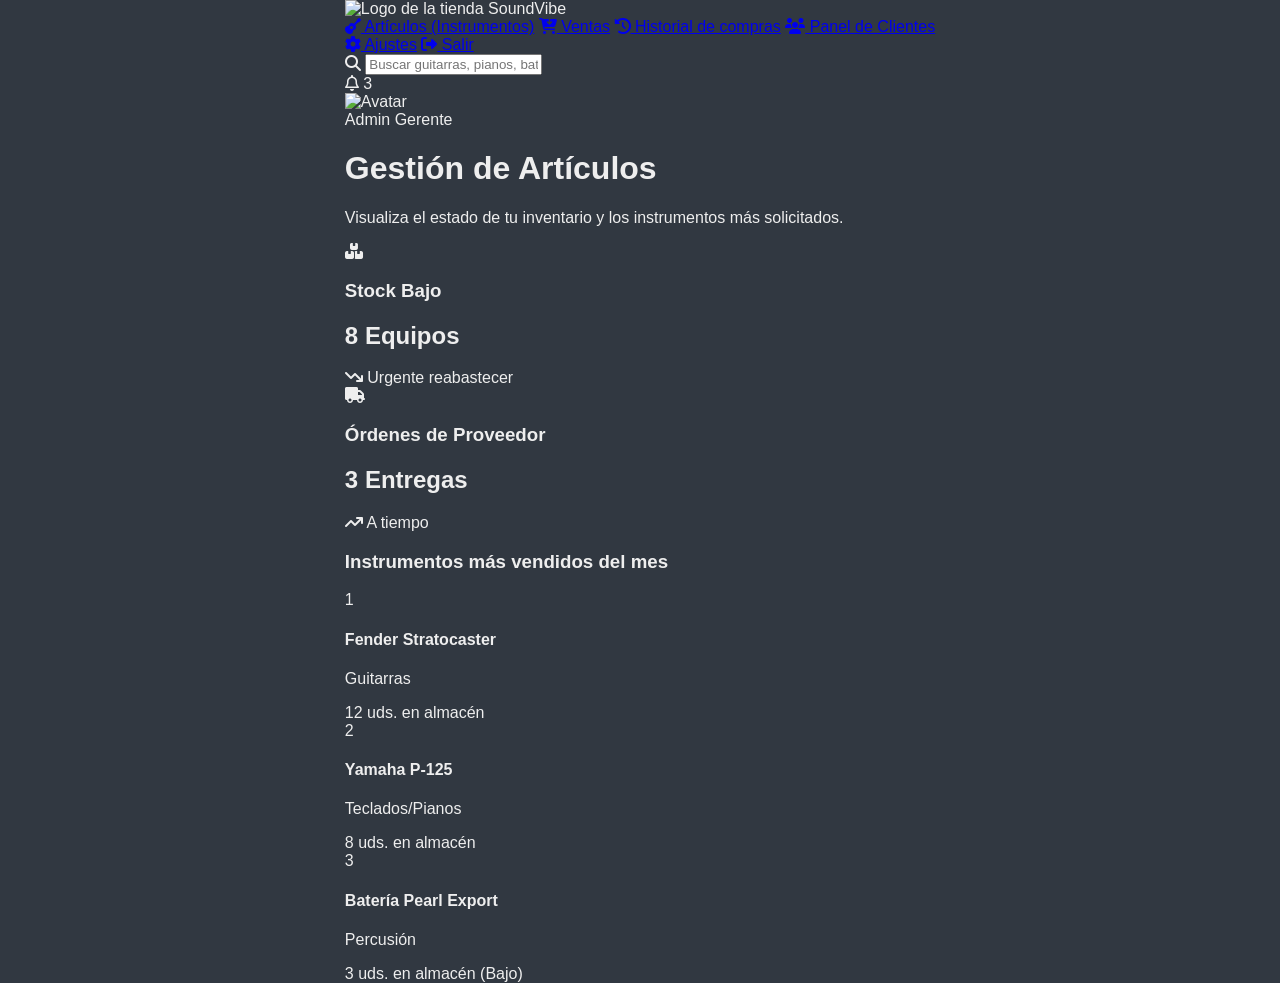
==== Dashboard.html @ 81f036af "He actualizado el Dashboard y el CSS" ====
<!DOCTYPE html>
<html lang="es">

<head>
    <meta charset="UTF-8">
    <meta name="viewport" content="width=device-width, initial-scale=1.0">
    <title>Dashboard - Tienda de Música</title>
    <link href="https://fonts.googleapis.com/css2?family=Outfit:wght@300;400;500;600;700&display=swap" rel="stylesheet">
    <link rel="stylesheet" href="https://cdnjs.cloudflare.com/ajax/libs/font-awesome/6.4.0/css/all.min.css">
    <link rel="stylesheet" href="/css/Dashboard.css">
    <style>
        .view-section {
            display: none;
            animation: fadeIn 0.4s ease-out;
        }

        .view-section.active-section {
            display: block;
        }
    </style>
</head>

<body>
    <div class="dashboard-container">
        <!-- Sidebar -->
        <aside class="sidebar">
            <div class="logo">
                <img src="Logo.jpeg" alt="Logo de la tienda" class="logo-img">
                <span>SoundVibe</span>
            </div>
            <nav class="nav-menu">
                <a href="#" class="nav-item active" data-target="articulos"><i class="fa-solid fa-guitar"></i> Artículos
                    (Instrumentos)</a>
                <a href="#" class="nav-item" data-target="ventas"><i class="fa-solid fa-cart-arrow-down"></i> Ventas</a>
                <a href="#" class="nav-item" data-target="historial"><i class="fa-solid fa-clock-rotate-left"></i>
                    Historial de compras</a>
                <a href="#" class="nav-item" data-target="clientes"><i class="fa-solid fa-users"></i> Panel de Clientes</a>
            </nav>
            <div class="bottom-nav">
                <a href="#" class="nav-item"><i class="fa-solid fa-gear"></i> Ajustes</a>
                <a href="#" class="nav-item"><i class="fa-solid fa-right-from-bracket"></i> Salir</a>
            </div>
        </aside>

        <!-- Main Content -->
        <main class="main-content">
            <!-- Header -->
            <header class="top-header">
                <div class="search-bar">
                    <i class="fa-solid fa-magnifying-glass"></i>
                    <input type="text" placeholder="Buscar guitarras, pianos, baterías...">
                </div>
                <div class="user-profile">
                    <div class="notification-bell">
                        <i class="fa-regular fa-bell"></i>
                        <span class="badge">3</span>
                    </div>
                    <div class="avatar">
                        <img src="Perfil.jpeg" alt="Avatar">
                    </div>
                    <div class="user-info">
                        <span class="user-name">Admin</span>
                        <span class="user-role">Gerente</span>
                    </div>
                </div>
            </header>

            <!-- Dashboard Content Wrapper -->
            <div class="content-wrapper">

                <!-- 1. SECCIÓN: ARTÍCULOS (INSTRUMENTOS) -->
                <div id="articulos" class="view-section active-section">
                    <div class="welcome-section">
                        <h1>Gesti&oacute;n de Art&iacute;culos</h1>
                        <p>Visualiza el estado de tu inventario y los instrumentos más solicitados.</p>
                    </div>

                    <div class="kpi-grid" style="grid-template-columns: repeat(2, 1fr);">
                        <div class="kpi-card">
                            <div class="kpi-icon"><i class="fa-solid fa-boxes-stacked"></i></div>
                            <div class="kpi-details">
                                <h3>Stock Bajo</h3>
                                <h2>8 Equipos</h2>
                                <span class="trend negative"><i class="fa-solid fa-arrow-trend-down"></i> Urgente
                                    reabastecer</span>
                            </div>
                        </div>
                        <div class="kpi-card">
                            <div class="kpi-icon"><i class="fa-solid fa-truck"></i></div>
                            <div class="kpi-details">
                                <h3>Órdenes de Proveedor</h3>
                                <h2>3 Entregas</h2>
                                <span class="trend positive"><i class="fa-solid fa-arrow-trend-up"></i> A tiempo</span>
                            </div>
                        </div>
                    </div>

                    <div class="bento-grid" style="grid-template-columns: 1fr;">
                        <div class="bento-card">
                            <div class="card-header">
                                <h3>Instrumentos más vendidos del mes</h3>
                            </div>
                            <div class="top-tracks-list">
                                <div class="track-item">
                                    <span class="rank">1</span>
                                    <div class="track-info">
                                        <h4>Fender Stratocaster</h4>
                                        <p>Guitarras</p>
                                    </div>
                                    <span class="sales-count">12 uds. en almacén</span>
                                </div>
                                <div class="track-item">
                                    <span class="rank">2</span>
                                    <div class="track-info">
                                        <h4>Yamaha P-125</h4>
                                        <p>Teclados/Pianos</p>
                                    </div>
                                    <span class="sales-count">8 uds. en almacén</span>
                                </div>
                                <div class="track-item">
                                    <span class="rank">3</span>
                                    <div class="track-info">
                                        <h4>Batería Pearl Export</h4>
                                        <p>Percusión</p>
                                    </div>
                                    <span class="sales-count">3 uds. en almacén (Bajo)</span>
                                </div>
                            </div>
                        </div>
                    </div>
                </div>

                <!-- 2. SECCIÓN: VENTAS -->
                <div id="ventas" class="view-section">
                    <div class="welcome-section">
                        <h1>Panel de Ventas</h1>
                        <p>Estadísticas de ingresos y transacciones recientes de la tienda.</p>
                    </div>

                    <div class="kpi-grid" style="grid-template-columns: repeat(2, 1fr);">
                        <div class="kpi-card">
                            <div class="kpi-icon"><i class="fa-solid fa-dollar-sign"></i></div>
                            <div class="kpi-details">
                                <h3>Ingresos Totales</h3>
                                <h2>$18,450</h2>
                                <span class="trend positive"><i class="fa-solid fa-arrow-trend-up"></i> +12% respecto al
                                    mes pasado</span>
                            </div>
                        </div>
                        <div class="kpi-card">
                            <div class="kpi-icon"><i class="fa-solid fa-credit-card"></i></div>
                            <div class="kpi-details">
                                <h3>Instrumentos Vendidos</h3>
                                <h2>24</h2>
                                <span class="trend positive"><i class="fa-solid fa-arrow-trend-up"></i> +4% esta
                                    semana</span>
                            </div>
                        </div>
                    </div>

                    <div class="bento-grid" style="grid-template-columns: 1fr;">
                        <div class="bento-card">
                            <div class="card-header">
                                <h3>Ventas Recientes</h3>
                                <button class="btn-more">Descargar reporte</button>
                            </div>
                            <div class="table-responsive">
                                <table class="recent-sales-table">
                                    <thead>
                                        <tr>
                                            <th>Artículo</th>
                                            <th>Cliente</th>
                                            <th>Fecha</th>
                                            <th>Estado</th>
                                            <th>Monto</th>
                                        </tr>
                                    </thead>
                                    <tbody>
                                        <tr>
                                            <td>
                                                <div class="product-info">
                                                    <div class="product-img inst-1"></div>
                                                    <span>Fender Stratocaster Player</span>
                                                </div>
                                            </td>
                                            <td>Carlos Sánchez</td>
                                            <td>Hoy, 14:30</td>
                                            <td><span class="status completed">Completado</span></td>
                                            <td>$850.00</td>
                                        </tr>
                                        <tr>
                                            <td>
                                                <div class="product-info">
                                                    <div class="product-img inst-2"></div>
                                                    <span>Piano Digital Yamaha P-125</span>
                                                </div>
                                            </td>
                                            <td>María López</td>
                                            <td>Hoy, 12:15</td>
                                            <td><span class="status pending">Enviando</span></td>
                                            <td>$1,200.00</td>
                                        </tr>
                                        <tr>
                                            <td>
                                                <div class="product-info">
                                                    <div class="product-img inst-3"></div>
                                                    <span>Batería Pearl Export</span>
                                                </div>
                                            </td>
                                            <td>Juan Pérez</td>
                                            <td>Ayer, 18:40</td>
                                            <td><span class="status completed">Completado</span></td>
                                            <td>$950.50</td>
                                        </tr>
                                        <tr>
                                            <td>
                                                <div class="product-info">
                                                    <div class="product-img inst-4"></div>
                                                    <span>Guitarra Acústica Taylor 114ce</span>
                                                </div>
                                            </td>
                                            <td>Ana Gómez</td>
                                            <td>Ayer, 10:20</td>
                                            <td><span class="status completed">Completado</span></td>
                                            <td>$1,100.00</td>
                                        </tr>
                                    </tbody>
                                </table>
                            </div>
                        </div>
                    </div>
                </div>

                <!-- 3. SECCIÓN: HISTORIAL DE COMPRAS -->
                <div id="historial" class="view-section">
                    <div class="welcome-section">
                        <h1>Historial de Compras (Proveedores)</h1>
                        <p>Revisa el historial de abastecimiento y compras realizadas para nutrir el inventario.</p>
                    </div>

                    <div class="bento-grid" style="grid-template-columns: 1fr;">
                        <div class="bento-card">
                            <div class="card-header">
                                <h3>Registro de Proveedores</h3>
                                <button class="btn-more">Nueva Compra</button>
                            </div>
                            <div class="table-responsive">
                                <table class="recent-sales-table">
                                    <thead>
                                        <tr>
                                            <th>Lote / Pedido</th>
                                            <th>Proveedor</th>
                                            <th>Fecha de Solicitud</th>
                                            <th>Estado / Pago</th>
                                            <th>Costo Total</th>
                                        </tr>
                                    </thead>
                                    <tbody>
                                        <tr>
                                            <td>
                                                <div class="product-info">
                                                    <div
                                                        style="background-color: var(--color-bg-main); padding: 12px; border-radius: 8px; color: var(--color-accent); font-weight: bold;">
                                                        #L-802</div>
                                                    <span>Lote Guitarras Eléctricas (10x)</span>
                                                </div>
                                            </td>
                                            <td>Fender GMI Dist.</td>
                                            <td>02 Abril, 2026</td>
                                            <td><span class="status completed">Liquidado</span></td>
                                            <td>$5,400.00</td>
                                        </tr>
                                        <tr>
                                            <td>
                                                <div class="product-info">
                                                    <div
                                                        style="background-color: var(--color-bg-main); padding: 12px; border-radius: 8px; color: var(--color-accent); font-weight: bold;">
                                                        #L-803</div>
                                                    <span>Sintetizadores y Pianos (5x)</span>
                                                </div>
                                            </td>
                                            <td>Yamaha Latam</td>
                                            <td>28 Marzo, 2026</td>
                                            <td><span class="status pending">En tránsito</span></td>
                                            <td>$4,150.00</td>
                                        </tr>
                                        <tr>
                                            <td>
                                                <div class="product-info">
                                                    <div
                                                        style="background-color: var(--color-bg-main); padding: 12px; border-radius: 8px; color: var(--color-accent); font-weight: bold;">
                                                        #L-804</div>
                                                    <span>Accesorios Básicos (Cables, Púas)</span>
                                                </div>
                                            </td>
                                            <td>MusicStore Wholesale</td>
                                            <td>25 Marzo, 2026</td>
                                            <td><span class="status completed">Liquidado</span></td>
                                            <td>$890.00</td>
                                        </tr>
                                    </tbody>
                                </table>
                            </div>
                        </div>
                    </div>
                </div>

                <!-- 4. SECCIÓN: PANEL DE CLIENTES -->
                <div id="clientes" class="view-section">
                    <div class="welcome-section">
                        <h1>Directorio de Clientes</h1>
                        <p>Gestión de tu base de datos de compradores e interacciones recientes.</p>
                    </div>

                    <div class="kpi-grid" style="grid-template-columns: repeat(2, 1fr);">
                        <div class="kpi-card">
                            <div class="kpi-icon"><i class="fa-solid fa-users"></i></div>
                            <div class="kpi-details">
                                <h3>Total de Clientes Registrados</h3>
                                <h2>142</h2>
                                <span class="trend positive"><i class="fa-solid fa-arrow-trend-up"></i> +12 este mes</span>
                            </div>
                        </div>
                        <div class="kpi-card">
                            <div class="kpi-icon"><i class="fa-solid fa-star"></i></div>
                            <div class="kpi-details">
                                <h3>Clientes Frecuentes</h3>
                                <h2>38</h2>
                                <span class="trend positive"><i class="fa-solid fa-arrow-trend-up"></i> Retención alta</span>
                            </div>
                        </div>
                    </div>

                    <div class="bento-grid" style="grid-template-columns: 1fr;">
                        <div class="bento-card">
                            <div class="card-header">
                                <h3>Últimos Registros</h3>
                                <button class="btn-more">Exportar a CSV</button>
                            </div>
                            <div class="table-responsive">
                                <table class="recent-sales-table">
                                    <thead>
                                        <tr>
                                            <th>Cliente</th>
                                            <th>Correo Electrónico</th>
                                            <th>Fecha de Registro</th>
                                            <th>Gastos en Tienda</th>
                                            <th>Estado</th>
                                        </tr>
                                    </thead>
                                    <tbody>
                                        <tr>
                                            <td>
                                                <div class="product-info">
                                                    <div class="avatar" style="padding: 0;"><img src="https://i.pravatar.cc/150?img=33" alt="" style="width: 44px; height: 44px; border-radius: 50%; border: none;"></div>
                                                    <span>Fernando Ruiz</span>
                                                </div>
                                            </td>
                                            <td>fruiz_per@gmail.com</td>
                                            <td>Hoy, 09:12 AM</td>
                                            <td>$850.00</td>
                                            <td><span class="status completed">Activo</span></td>
                                        </tr>
                                        <tr>
                                            <td>
                                                <div class="product-info">
                                                    <div class="avatar" style="padding: 0;"><img src="https://i.pravatar.cc/150?img=47" alt="" style="width: 44px; height: 44px; border-radius: 50%; border: none;"></div>
                                                    <span>Sara Castillo</span>
                                                </div>
                                            </td>
                                            <td>sara.cast89@outlook.com</td>
                                            <td>Ayer, 04:30 PM</td>
                                            <td>$3,450.00</td>
                                            <td><span class="status completed">Activo</span></td>
                                        </tr>
                                        <tr>
                                            <td>
                                                <div class="product-info">
                                                    <div class="avatar" style="padding: 0;"><img src="https://i.pravatar.cc/150?img=12" alt="" style="width: 44px; height: 44px; border-radius: 50%; border: none;"></div>
                                                    <span>Miguel Torres</span>
                                                </div>
                                            </td>
                                            <td>mitore99@yahoo.com</td>
                                            <td>03 Abril, 2026</td>
                                            <td>$0.00</td>
                                            <td><span class="status pending">Pendiente</span></td>
                                        </tr>
                                    </tbody>
                                </table>
                            </div>
                        </div>
                    </div>
                </div>

            </div>
        </main>
    </div>

    <!-- Script de Navegación -->
    <script>
        document.addEventListener('DOMContentLoaded', () => {
            const navItems = document.querySelectorAll('.nav-menu .nav-item[data-target]');
            const sections = document.querySelectorAll('.view-section');

            navItems.forEach(item => {
                item.addEventListener('click', (e) => {
                    e.preventDefault();

                    // Quitar clase active de todos los nav items
                    navItems.forEach(nav => nav.classList.remove('active'));

                    // Añadir clase active al clickeado
                    item.classList.add('active');

                    // Ocultar todas las secciones
                    sections.forEach(sec => {
                        sec.classList.remove('active-section');
                    });

                    // Mostrar la sección correspondiente
                    const targetId = item.getAttribute('data-target');
                    const targetSection = document.getElementById(targetId);
                    if (targetSection) {
                        targetSection.classList.add('active-section');
                    }
                });
            });
        });
    </script>
</body>

</html>
---- css/Dashboard.css ----
/* Definición de la paleta de colores requerida */
:root {
    --color-bg-base: #313841;      /* Azul/Gris Oscuro */
    --color-bg-card: #3a4750;      /* Azul/Gris Medio */
    --color-accent: #ea9216;       /* Naranja/Ámbar */
    --color-text-main: #eeeeee;    /* Gris Claro */
}

body {
    background-image: linear-gradient(rgba(49, 56, 65, 0.7), rgba(49, 56, 65, 0.8)), url('Logo.jpeg');
    background-size: cover;
    background-position: center;
    background-repeat: no-repeat;
    background-color: var(--color-bg-base);
    color: var(--color-text-main);
    font-family: 'Poppins', sans-serif;
    display: flex;
    justify-content: center;
    align-items: center;
    min-height: 100vh;
    margin: 0;
}

/* Tarjeta del Login */
.login-card {
    background-color: var(--color-bg-card);
    padding: 2.5rem 2rem;
    border-radius: 15px;
    width: 100%;
    max-width: 400px;
    box-shadow: 0 10px 30px rgba(0, 0, 0, 0.4) !important;
}

/* Titulo y subrayado */
.login-title {
    color: var(--color-text-main);
    font-weight: 600;
    margin-bottom: 0.5rem;
}

.title-underline {
    height: 4px;
    width: 50px;
    background-color: var(--color-accent);
    margin: 0 auto;
    border-radius: 2px;
}

/* Etiquetas */
.form-label {
    color: var(--color-text-main) !important;
    opacity: 0.8;
}

/* Inputs y Cajas de Iconos */
.input-group {
    border-radius: 8px;
    overflow: hidden;
    box-shadow: 0 2px 5px rgba(0,0,0,0.1);
}

.icon-box {
    background-color: var(--color-bg-base);
    color: var(--color-accent);
    border: none;
    padding-left: 15px;
    padding-right: 15px;
}

.login-input {
    background-color: var(--color-bg-base);
    color: var(--color-text-main);
    border: none;
    padding: 12px 15px;
}

/* Placeholder color */
.login-input::placeholder {
    color: #8c98a4;
}

/* Focus de los inputs */
.login-input:focus {
    background-color: var(--color-bg-base);
    color: var(--color-text-main);
    box-shadow: none;
    outline: none;
}

/* Para colorear el borde completo del input-group en focus */
.input-group:focus-within {
    box-shadow: 0 0 0 2px var(--color-accent);
}

/* Botón de Iniciar Sesión */
.btn-login {
    width: 100%;
    background-color: var(--color-accent);
    color: var(--color-bg-base);
    font-weight: 600;
    padding: 12px;
    border: none;
    border-radius: 8px;
    margin-top: 1rem;
    transition: all 0.3s ease;
}

.btn-login:hover {
    background-color: #ffad3b;
    transform: translateY(-2px);
    box-shadow: 0 4px 15px rgba(234, 146, 22, 0.4) !important;
}

/* Enlaces */
.forgot-link {
    color: var(--color-text-main);
    text-decoration: none;
    font-size: 0.9rem;
    transition: color 0.3s ease;
}

.forgot-link:hover {
    color: var(--color-accent);
    text-decoration: underline;
}
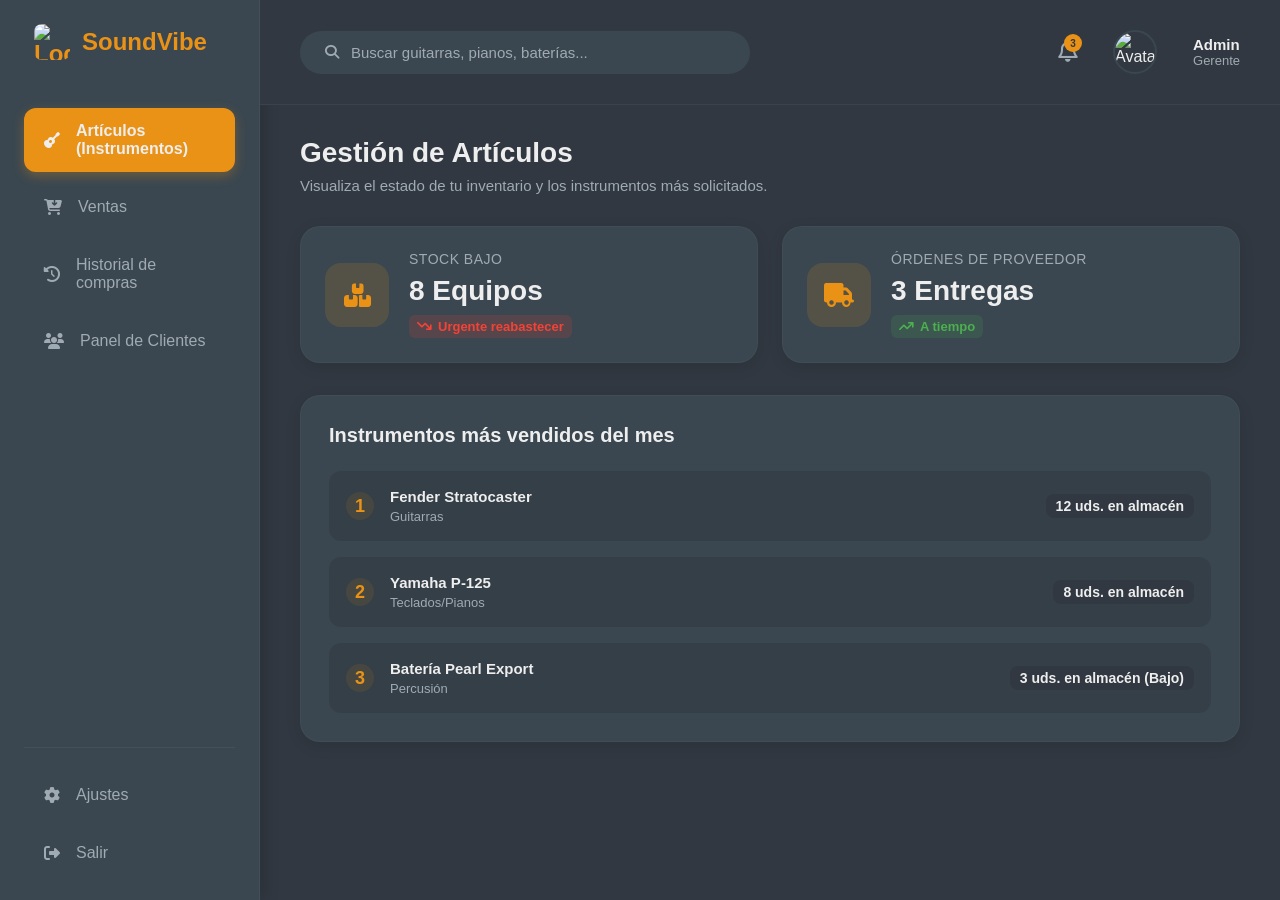
==== commit 2a261104: "Fix CSS paths and remove duplicate SQL dump Use project-relative stylesheet links and delete duplica" ====
--- a/Dashboard.html
+++ b/Dashboard.html
@@ -7,7 +7,7 @@
     <title>Dashboard - Tienda de Música</title>
     <link href="https://fonts.googleapis.com/css2?family=Outfit:wght@300;400;500;600;700&display=swap" rel="stylesheet">
     <link rel="stylesheet" href="https://cdnjs.cloudflare.com/ajax/libs/font-awesome/6.4.0/css/all.min.css">
-    <link rel="stylesheet" href="/css/Dashboard.css">
+    <link rel="stylesheet" href="css/Login.css">
     <style>
         .view-section {
             display: none;
--- a/css/Login.css
+++ b/css/Login.css
@@ -0,0 +1,571 @@
+:root {
+    /* Colores base solicitados */
+    --color-base-1: #eeeeee; /* Gris Claro */
+    --color-base-2: #ea9216; /* Naranja/Ámbar */
+    --color-base-3: #3a4750; /* Azul/Gris Medio */
+    --color-base-4: #313841; /* Azul/Gris Oscuro */
+
+    /* Aplicación de los colores base a la estructura */
+    --color-text-main: var(--color-base-1);
+    --color-accent: var(--color-base-2);
+    --color-bg-card: var(--color-base-3);
+    --color-bg-main: var(--color-base-4);
+    
+    /* Colores suplementarios */
+    --color-text-muted: #a0aab2;
+    --color-accent-hover: #ffad3b;
+    --color-success: #4caf50;
+    --color-success-bg: rgba(76, 175, 80, 0.15);
+    --color-warning: #ff9800;
+    --color-warning-bg: rgba(255, 152, 0, 0.15);
+}
+
+* {
+    margin: 0;
+    padding: 0;
+    box-sizing: border-box;
+}
+
+body {
+    font-family: 'Outfit', sans-serif;
+    background-color: var(--color-bg-main);
+    color: var(--color-text-main);
+}
+
+/* Contenedor Principal */
+.dashboard-container {
+    display: flex;
+    min-height: 100vh;
+}
+
+/* Sidebar */
+.sidebar {
+    width: 260px;
+    background-color: var(--color-bg-card);
+    display: flex;
+    flex-direction: column;
+    padding: 24px;
+    border-right: 1px solid rgba(238, 238, 238, 0.05); /* Usando text color con opacidad */
+    box-shadow: 4px 0 15px rgba(0, 0, 0, 0.15);
+}
+
+.logo {
+    display: flex;
+    align-items: center;
+    gap: 12px;
+    font-size: 24px;
+    font-weight: 700;
+    color: var(--color-accent);
+    margin-bottom: 48px;
+    padding: 0 10px;
+}
+
+.logo img {
+    width: 36px;
+    height: 36px;
+    border-radius: 8px;
+    object-fit: cover;
+}
+
+.nav-menu {
+    display: flex;
+    flex-direction: column;
+    gap: 12px;
+    flex: 1;
+}
+
+.nav-item {
+    display: flex;
+    align-items: center;
+    gap: 16px;
+    padding: 14px 20px;
+    color: var(--color-text-muted);
+    text-decoration: none;
+    font-size: 16px;
+    border-radius: 12px;
+    transition: all 0.3s ease;
+    font-weight: 500;
+}
+
+.nav-item:hover {
+    background-color: rgba(234, 146, 22, 0.1);
+    color: var(--color-accent);
+    transform: translateX(4px);
+}
+
+.nav-item.active {
+    background-color: var(--color-accent);
+    color: var(--color-text-main);
+    font-weight: 600;
+    box-shadow: 0 4px 12px rgba(234, 146, 22, 0.3);
+}
+
+.bottom-nav {
+    display: flex;
+    flex-direction: column;
+    gap: 12px;
+    margin-top: auto;
+    padding-top: 24px;
+    border-top: 1px solid rgba(238, 238, 238, 0.05);
+}
+
+/* Content Area */
+.main-content {
+    flex: 1;
+    display: flex;
+    flex-direction: column;
+    height: 100vh;
+    overflow-y: auto;
+}
+
+/* Custom Scrollbar */
+.main-content::-webkit-scrollbar {
+    width: 6px;
+}
+.main-content::-webkit-scrollbar-track {
+    background: var(--color-bg-main);
+}
+.main-content::-webkit-scrollbar-thumb {
+    background: var(--color-bg-card);
+    border-radius: 10px;
+}
+
+/* Top Header */
+.top-header {
+    display: flex;
+    justify-content: space-between;
+    align-items: center;
+    padding: 24px 40px;
+    background-color: var(--color-bg-main);
+    position: sticky;
+    top: 0;
+    z-index: 10;
+    border-bottom: 1px solid rgba(238, 238, 238, 0.05);
+}
+
+.search-bar {
+    display: flex;
+    align-items: center;
+    background-color: var(--color-bg-card);
+    padding: 12px 24px;
+    border-radius: 30px;
+    width: 450px;
+    border: 1px solid transparent;
+    transition: all 0.3s ease;
+}
+
+.search-bar:focus-within {
+    border-color: var(--color-accent);
+    box-shadow: 0 0 0 3px rgba(234, 146, 22, 0.1);
+}
+
+.search-bar i {
+    color: var(--color-text-muted);
+    margin-right: 12px;
+    font-size: 14px;
+}
+
+.search-bar input {
+    background: none;
+    border: none;
+    outline: none;
+    color: var(--color-text-main);
+    width: 100%;
+    font-family: inherit;
+    font-size: 15px;
+}
+
+.search-bar input::placeholder {
+    color: var(--color-text-muted);
+}
+
+.user-profile {
+    display: flex;
+    align-items: center;
+    gap: 30px;
+}
+
+.notification-bell {
+    position: relative;
+    cursor: pointer;
+    color: var(--color-text-muted);
+    font-size: 22px;
+    transition: color 0.3s ease;
+}
+
+.notification-bell:hover {
+    color: var(--color-accent);
+    animation: shake 0.5s ease;
+}
+
+@keyframes shake {
+    0%, 100% { transform: rotate(0); }
+    25% { transform: rotate(15deg); }
+    75% { transform: rotate(-15deg); }
+}
+
+.badge {
+    position: absolute;
+    top: -5px;
+    right: -5px;
+    background-color: var(--color-accent);
+    color: var(--color-bg-main);
+    font-size: 10px;
+    font-weight: 800;
+    width: 18px;
+    height: 18px;
+    display: flex;
+    align-items: center;
+    justify-content: center;
+    border-radius: 50%;
+}
+
+.avatar {
+    display: flex;
+    align-items: center;
+    gap: 12px;
+    cursor: pointer;
+    padding: 6px;
+    border-radius: 30px;
+    transition: background-color 0.3s ease;
+}
+
+.avatar:hover {
+    background-color: var(--color-bg-card);
+}
+
+.avatar img {
+    width: 44px;
+    height: 44px;
+    border-radius: 50%;
+    object-fit: cover;
+    border: 2px solid var(--color-bg-card);
+}
+
+.user-info {
+    display: flex;
+    flex-direction: column;
+}
+
+.user-name {
+    font-weight: 600;
+    font-size: 15px;
+    color: var(--color-text-main);
+}
+
+.user-role {
+    font-size: 13px;
+    color: var(--color-text-muted);
+}
+
+/* Dashboard Content Area */
+.content-wrapper {
+    padding: 32px 40px;
+    max-width: 1600px;
+    margin: 0 auto;
+    width: 100%;
+}
+
+.welcome-section {
+    margin-bottom: 32px;
+    animation: fadeIn 0.5s ease-out;
+}
+
+@keyframes fadeIn {
+    from { opacity: 0; transform: translateY(10px); }
+    to { opacity: 1; transform: translateY(0); }
+}
+
+.welcome-section h1 {
+    font-size: 28px;
+    font-weight: 700;
+    margin-bottom: 8px;
+    color: var(--color-text-main);
+}
+
+.welcome-section p {
+    color: var(--color-text-muted);
+    font-size: 15px;
+}
+
+/* KPI Grid */
+.kpi-grid {
+    display: grid;
+    grid-template-columns: repeat(auto-fit, minmax(260px, 1fr));
+    gap: 24px;
+    margin-bottom: 32px;
+}
+
+.kpi-card {
+    background-color: var(--color-bg-card);
+    padding: 24px;
+    border-radius: 20px;
+    display: flex;
+    align-items: center; /* Alineación centrada para cards horizontales */
+    gap: 20px;
+    box-shadow: 0 4px 15px rgba(0, 0, 0, 0.1);
+    transition: all 0.3s ease;
+    border: 1px solid rgba(238, 238, 238, 0.03);
+    animation: fadeIn 0.6s ease-out backwards;
+}
+
+.kpi-card:nth-child(1) { animation-delay: 0.1s; }
+.kpi-card:nth-child(2) { animation-delay: 0.2s; }
+.kpi-card:nth-child(3) { animation-delay: 0.3s; }
+.kpi-card:nth-child(4) { animation-delay: 0.4s; }
+
+.kpi-card:hover {
+    transform: translateY(-5px);
+    box-shadow: 0 10px 25px rgba(0, 0, 0, 0.2);
+    border-color: rgba(234, 146, 22, 0.2);
+}
+
+.kpi-icon {
+    background-color: rgba(234, 146, 22, 0.15);
+    color: var(--color-accent);
+    width: 64px;
+    height: 64px;
+    border-radius: 16px;
+    display: flex;
+    align-items: center;
+    justify-content: center;
+    font-size: 24px;
+}
+
+.kpi-details {
+    flex: 1;
+}
+
+.kpi-details h3 {
+    font-size: 14px;
+    color: var(--color-text-muted);
+    font-weight: 500;
+    margin-bottom: 8px;
+    text-transform: uppercase;
+    letter-spacing: 0.5px;
+}
+
+.kpi-details h2 {
+    font-size: 28px;
+    font-weight: 700;
+    color: var(--color-text-main);
+    margin-bottom: 8px;
+}
+
+.trend {
+    font-size: 13px;
+    font-weight: 600;
+    display: inline-flex;
+    align-items: center;
+    gap: 6px;
+    padding: 4px 8px;
+    border-radius: 6px;
+}
+
+.trend.positive {
+    color: var(--color-success);
+    background-color: var(--color-success-bg);
+}
+
+.trend.negative {
+    color: #f44336;
+    background-color: rgba(244, 67, 54, 0.15);
+}
+
+/* Bento Layout grids */
+.bento-grid {
+    display: grid;
+    grid-template-columns: 2fr 1fr;
+    gap: 24px;
+}
+
+@media (max-width: 1200px) {
+    .bento-grid {
+        grid-template-columns: 1fr;
+    }
+}
+
+.bento-card {
+    background-color: var(--color-bg-card);
+    border-radius: 20px;
+    padding: 28px;
+    box-shadow: 0 4px 15px rgba(0, 0, 0, 0.1);
+    border: 1px solid rgba(238, 238, 238, 0.03);
+}
+
+.col-span-2 {
+    /* Mantiene span si es grid */
+}
+
+.card-header {
+    display: flex;
+    justify-content: space-between;
+    align-items: center;
+    margin-bottom: 24px;
+}
+
+.card-header h3 {
+    font-size: 20px;
+    font-weight: 700;
+    color: var(--color-text-main);
+}
+
+.btn-more {
+    background: rgba(234, 146, 22, 0.1);
+    border: none;
+    color: var(--color-accent);
+    padding: 8px 16px;
+    border-radius: 8px;
+    font-family: inherit;
+    font-weight: 600;
+    cursor: pointer;
+    font-size: 13px;
+    transition: all 0.3s ease;
+}
+
+.btn-more:hover {
+    background: var(--color-accent);
+    color: var(--color-bg-main);
+}
+
+/* Table */
+.table-responsive {
+    overflow-x: auto;
+}
+
+.recent-sales-table {
+    width: 100%;
+    border-collapse: collapse;
+}
+
+.recent-sales-table th {
+    text-align: left;
+    color: var(--color-text-muted);
+    font-weight: 600;
+    font-size: 13px;
+    text-transform: uppercase;
+    letter-spacing: 0.5px;
+    padding: 0 16px 16px 16px;
+    border-bottom: 1px solid rgba(238, 238, 238, 0.1);
+}
+
+.recent-sales-table td {
+    padding: 20px 16px;
+    border-bottom: 1px solid rgba(238, 238, 238, 0.05);
+    font-size: 15px;
+    color: var(--color-text-main);
+    vertical-align: middle;
+}
+
+.recent-sales-table tbody tr {
+    transition: background-color 0.2s ease;
+}
+
+.recent-sales-table tbody tr:hover {
+    background-color: rgba(255, 255, 255, 0.02);
+}
+
+.recent-sales-table tr:last-child td {
+    border-bottom: none;
+}
+
+.product-info {
+    display: flex;
+    align-items: center;
+    gap: 16px;
+}
+
+.product-img {
+    width: 48px;
+    height: 48px;
+    border-radius: 10px;
+    background-color: var(--color-bg-main);
+    background-size: cover;
+    background-position: center;
+    box-shadow: 0 4px 8px rgba(0,0,0,0.2);
+}
+
+.inst-1 { background-image: url('fender.jpg'); }
+.inst-2 { background-image: url('Yamaha-P-125.jpg'); }
+.inst-3 { background-image: url('Bateria.jpg'); }
+.inst-4 { background-image: url('Guitarra.jpg'); }
+
+.status {
+    padding: 6px 12px;
+    border-radius: 20px;
+    font-size: 12px;
+    font-weight: 700;
+    letter-spacing: 0.5px;
+}
+
+.status.completed {
+    background-color: var(--color-success-bg);
+    color: var(--color-success);
+}
+
+.status.pending {
+    background-color: var(--color-warning-bg);
+    color: var(--color-warning);
+}
+
+/* Top Tracks List */
+.top-tracks-list {
+    display: flex;
+    flex-direction: column;
+    gap: 16px;
+}
+
+.track-item {
+    display: flex;
+    align-items: center;
+    gap: 16px;
+    padding: 16px;
+    border-radius: 12px;
+    background-color: rgba(49, 56, 65, 0.5); /* Color principal del fondo con opacidad */
+    transition: all 0.3s ease;
+    border: 1px solid transparent;
+}
+
+.track-item:hover {
+    background-color: rgba(49, 56, 65, 1);
+    border-color: rgba(238, 238, 238, 0.05);
+    transform: translateX(4px);
+}
+
+.rank {
+    font-size: 18px;
+    font-weight: 700;
+    color: var(--color-accent);
+    width: 28px;
+    height: 28px;
+    display: flex;
+    align-items: center;
+    justify-content: center;
+    background-color: rgba(234, 146, 22, 0.1);
+    border-radius: 50%;
+}
+
+.track-info {
+    flex: 1;
+}
+
+.track-info h4 {
+    font-size: 15px;
+    font-weight: 600;
+    margin-bottom: 4px;
+    color: var(--color-text-main);
+}
+
+.track-info p {
+    font-size: 13px;
+    color: var(--color-text-muted);
+}
+
+.sales-count {
+    font-size: 14px;
+    font-weight: 600;
+    color: var(--color-text-main);
+    background-color: var(--color-bg-main);
+    padding: 4px 10px;
+    border-radius: 8px;
+}
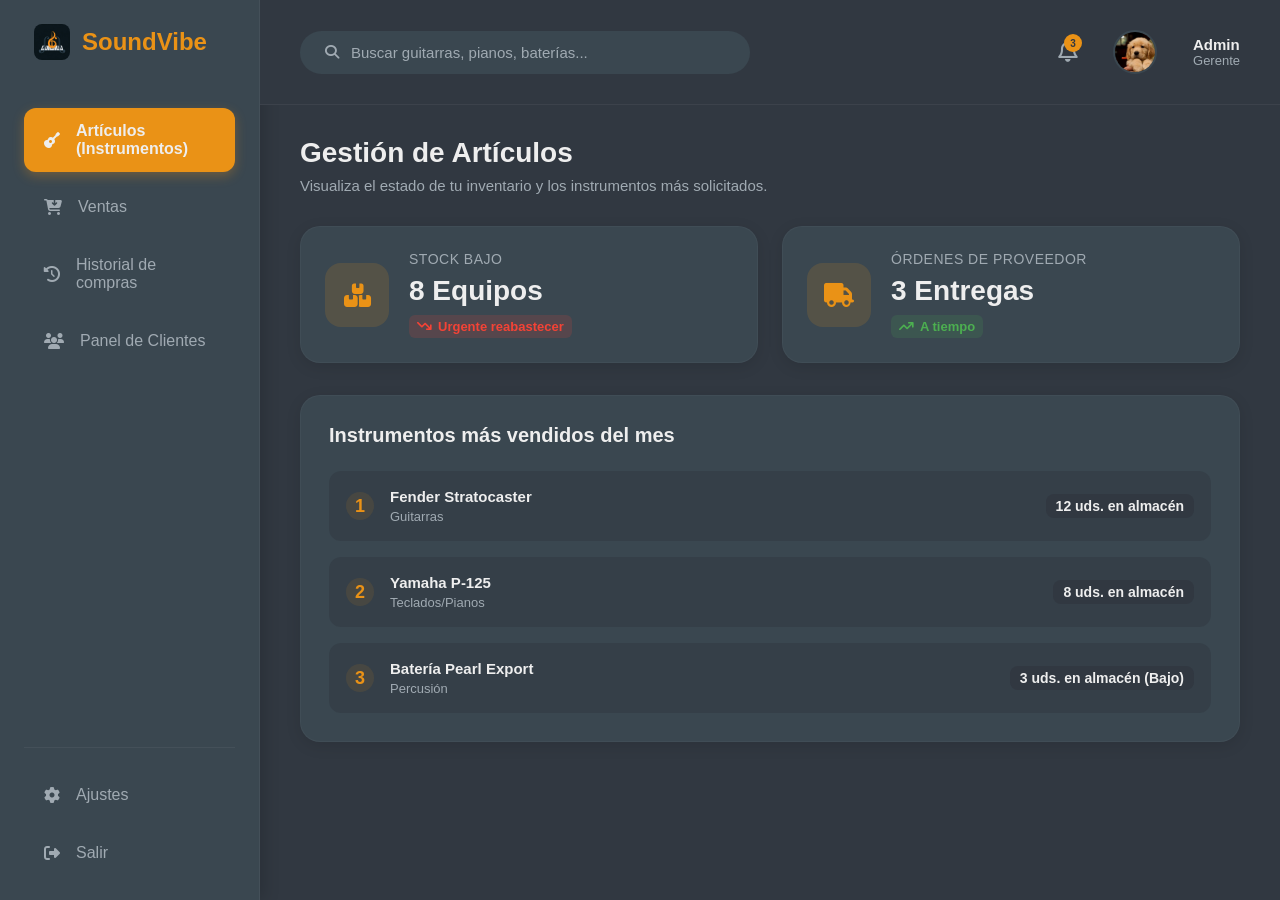
==== commit 1c198a1a: "funcional" ====
--- a/Dashboard.html
+++ b/Dashboard.html
@@ -7,7 +7,7 @@
     <title>Dashboard - Tienda de Música</title>
     <link href="https://fonts.googleapis.com/css2?family=Outfit:wght@300;400;500;600;700&display=swap" rel="stylesheet">
     <link rel="stylesheet" href="https://cdnjs.cloudflare.com/ajax/libs/font-awesome/6.4.0/css/all.min.css">
-    <link rel="stylesheet" href="css/Login.css">
+    <link rel="stylesheet" href="css/Dashboard.css">
     <style>
         .view-section {
             display: none;
@@ -25,7 +25,7 @@
         <!-- Sidebar -->
         <aside class="sidebar">
             <div class="logo">
-                <img src="Logo.jpeg" alt="Logo de la tienda" class="logo-img">
+                <img src="img/Logo.jpeg" alt="Logo de la tienda" class="logo-img">
                 <span>SoundVibe</span>
             </div>
             <nav class="nav-menu">
@@ -56,7 +56,7 @@
                         <span class="badge">3</span>
                     </div>
                     <div class="avatar">
-                        <img src="Perfil.jpeg" alt="Avatar">
+                        <img src="img/Perfil.jpeg" alt="Avatar">
                     </div>
                     <div class="user-info">
                         <span class="user-name">Admin</span>
@@ -405,19 +405,9 @@
             navItems.forEach(item => {
                 item.addEventListener('click', (e) => {
                     e.preventDefault();
-
-                    // Quitar clase active de todos los nav items
                     navItems.forEach(nav => nav.classList.remove('active'));
-
-                    // Añadir clase active al clickeado
                     item.classList.add('active');
-
-                    // Ocultar todas las secciones
-                    sections.forEach(sec => {
-                        sec.classList.remove('active-section');
-                    });
-
-                    // Mostrar la sección correspondiente
+                    sections.forEach(sec => sec.classList.remove('active-section'));
                     const targetId = item.getAttribute('data-target');
                     const targetSection = document.getElementById(targetId);
                     if (targetSection) {
--- a/css/Dashboard.css
+++ b/css/Dashboard.css
@@ -0,0 +1,571 @@
+:root {
+    /* Colores base solicitados */
+    --color-base-1: #eeeeee; /* Gris Claro */
+    --color-base-2: #ea9216; /* Naranja/Ámbar */
+    --color-base-3: #3a4750; /* Azul/Gris Medio */
+    --color-base-4: #313841; /* Azul/Gris Oscuro */
+
+    /* Aplicación de los colores base a la estructura */
+    --color-text-main: var(--color-base-1);
+    --color-accent: var(--color-base-2);
+    --color-bg-card: var(--color-base-3);
+    --color-bg-main: var(--color-base-4);
+    
+    /* Colores suplementarios */
+    --color-text-muted: #a0aab2;
+    --color-accent-hover: #ffad3b;
+    --color-success: #4caf50;
+    --color-success-bg: rgba(76, 175, 80, 0.15);
+    --color-warning: #ff9800;
+    --color-warning-bg: rgba(255, 152, 0, 0.15);
+}
+
+* {
+    margin: 0;
+    padding: 0;
+    box-sizing: border-box;
+}
+
+body {
+    font-family: 'Outfit', sans-serif;
+    background-color: var(--color-bg-main);
+    color: var(--color-text-main);
+}
+
+/* Contenedor Principal */
+.dashboard-container {
+    display: flex;
+    min-height: 100vh;
+}
+
+/* Sidebar */
+.sidebar {
+    width: 260px;
+    background-color: var(--color-bg-card);
+    display: flex;
+    flex-direction: column;
+    padding: 24px;
+    border-right: 1px solid rgba(238, 238, 238, 0.05); /* Usando text color con opacidad */
+    box-shadow: 4px 0 15px rgba(0, 0, 0, 0.15);
+}
+
+.logo {
+    display: flex;
+    align-items: center;
+    gap: 12px;
+    font-size: 24px;
+    font-weight: 700;
+    color: var(--color-accent);
+    margin-bottom: 48px;
+    padding: 0 10px;
+}
+
+.logo img {
+    width: 36px;
+    height: 36px;
+    border-radius: 8px;
+    object-fit: cover;
+}
+
+.nav-menu {
+    display: flex;
+    flex-direction: column;
+    gap: 12px;
+    flex: 1;
+}
+
+.nav-item {
+    display: flex;
+    align-items: center;
+    gap: 16px;
+    padding: 14px 20px;
+    color: var(--color-text-muted);
+    text-decoration: none;
+    font-size: 16px;
+    border-radius: 12px;
+    transition: all 0.3s ease;
+    font-weight: 500;
+}
+
+.nav-item:hover {
+    background-color: rgba(234, 146, 22, 0.1);
+    color: var(--color-accent);
+    transform: translateX(4px);
+}
+
+.nav-item.active {
+    background-color: var(--color-accent);
+    color: var(--color-text-main);
+    font-weight: 600;
+    box-shadow: 0 4px 12px rgba(234, 146, 22, 0.3);
+}
+
+.bottom-nav {
+    display: flex;
+    flex-direction: column;
+    gap: 12px;
+    margin-top: auto;
+    padding-top: 24px;
+    border-top: 1px solid rgba(238, 238, 238, 0.05);
+}
+
+/* Content Area */
+.main-content {
+    flex: 1;
+    display: flex;
+    flex-direction: column;
+    height: 100vh;
+    overflow-y: auto;
+}
+
+/* Custom Scrollbar */
+.main-content::-webkit-scrollbar {
+    width: 6px;
+}
+.main-content::-webkit-scrollbar-track {
+    background: var(--color-bg-main);
+}
+.main-content::-webkit-scrollbar-thumb {
+    background: var(--color-bg-card);
+    border-radius: 10px;
+}
+
+/* Top Header */
+.top-header {
+    display: flex;
+    justify-content: space-between;
+    align-items: center;
+    padding: 24px 40px;
+    background-color: var(--color-bg-main);
+    position: sticky;
+    top: 0;
+    z-index: 10;
+    border-bottom: 1px solid rgba(238, 238, 238, 0.05);
+}
+
+.search-bar {
+    display: flex;
+    align-items: center;
+    background-color: var(--color-bg-card);
+    padding: 12px 24px;
+    border-radius: 30px;
+    width: 450px;
+    border: 1px solid transparent;
+    transition: all 0.3s ease;
+}
+
+.search-bar:focus-within {
+    border-color: var(--color-accent);
+    box-shadow: 0 0 0 3px rgba(234, 146, 22, 0.1);
+}
+
+.search-bar i {
+    color: var(--color-text-muted);
+    margin-right: 12px;
+    font-size: 14px;
+}
+
+.search-bar input {
+    background: none;
+    border: none;
+    outline: none;
+    color: var(--color-text-main);
+    width: 100%;
+    font-family: inherit;
+    font-size: 15px;
+}
+
+.search-bar input::placeholder {
+    color: var(--color-text-muted);
+}
+
+.user-profile {
+    display: flex;
+    align-items: center;
+    gap: 30px;
+}
+
+.notification-bell {
+    position: relative;
+    cursor: pointer;
+    color: var(--color-text-muted);
+    font-size: 22px;
+    transition: color 0.3s ease;
+}
+
+.notification-bell:hover {
+    color: var(--color-accent);
+    animation: shake 0.5s ease;
+}
+
+@keyframes shake {
+    0%, 100% { transform: rotate(0); }
+    25% { transform: rotate(15deg); }
+    75% { transform: rotate(-15deg); }
+}
+
+.badge {
+    position: absolute;
+    top: -5px;
+    right: -5px;
+    background-color: var(--color-accent);
+    color: var(--color-bg-main);
+    font-size: 10px;
+    font-weight: 800;
+    width: 18px;
+    height: 18px;
+    display: flex;
+    align-items: center;
+    justify-content: center;
+    border-radius: 50%;
+}
+
+.avatar {
+    display: flex;
+    align-items: center;
+    gap: 12px;
+    cursor: pointer;
+    padding: 6px;
+    border-radius: 30px;
+    transition: background-color 0.3s ease;
+}
+
+.avatar:hover {
+    background-color: var(--color-bg-card);
+}
+
+.avatar img {
+    width: 44px;
+    height: 44px;
+    border-radius: 50%;
+    object-fit: cover;
+    border: 2px solid var(--color-bg-card);
+}
+
+.user-info {
+    display: flex;
+    flex-direction: column;
+}
+
+.user-name {
+    font-weight: 600;
+    font-size: 15px;
+    color: var(--color-text-main);
+}
+
+.user-role {
+    font-size: 13px;
+    color: var(--color-text-muted);
+}
+
+/* Dashboard Content Area */
+.content-wrapper {
+    padding: 32px 40px;
+    max-width: 1600px;
+    margin: 0 auto;
+    width: 100%;
+}
+
+.welcome-section {
+    margin-bottom: 32px;
+    animation: fadeIn 0.5s ease-out;
+}
+
+@keyframes fadeIn {
+    from { opacity: 0; transform: translateY(10px); }
+    to { opacity: 1; transform: translateY(0); }
+}
+
+.welcome-section h1 {
+    font-size: 28px;
+    font-weight: 700;
+    margin-bottom: 8px;
+    color: var(--color-text-main);
+}
+
+.welcome-section p {
+    color: var(--color-text-muted);
+    font-size: 15px;
+}
+
+/* KPI Grid */
+.kpi-grid {
+    display: grid;
+    grid-template-columns: repeat(auto-fit, minmax(260px, 1fr));
+    gap: 24px;
+    margin-bottom: 32px;
+}
+
+.kpi-card {
+    background-color: var(--color-bg-card);
+    padding: 24px;
+    border-radius: 20px;
+    display: flex;
+    align-items: center; /* Alineación centrada para cards horizontales */
+    gap: 20px;
+    box-shadow: 0 4px 15px rgba(0, 0, 0, 0.1);
+    transition: all 0.3s ease;
+    border: 1px solid rgba(238, 238, 238, 0.03);
+    animation: fadeIn 0.6s ease-out backwards;
+}
+
+.kpi-card:nth-child(1) { animation-delay: 0.1s; }
+.kpi-card:nth-child(2) { animation-delay: 0.2s; }
+.kpi-card:nth-child(3) { animation-delay: 0.3s; }
+.kpi-card:nth-child(4) { animation-delay: 0.4s; }
+
+.kpi-card:hover {
+    transform: translateY(-5px);
+    box-shadow: 0 10px 25px rgba(0, 0, 0, 0.2);
+    border-color: rgba(234, 146, 22, 0.2);
+}
+
+.kpi-icon {
+    background-color: rgba(234, 146, 22, 0.15);
+    color: var(--color-accent);
+    width: 64px;
+    height: 64px;
+    border-radius: 16px;
+    display: flex;
+    align-items: center;
+    justify-content: center;
+    font-size: 24px;
+}
+
+.kpi-details {
+    flex: 1;
+}
+
+.kpi-details h3 {
+    font-size: 14px;
+    color: var(--color-text-muted);
+    font-weight: 500;
+    margin-bottom: 8px;
+    text-transform: uppercase;
+    letter-spacing: 0.5px;
+}
+
+.kpi-details h2 {
+    font-size: 28px;
+    font-weight: 700;
+    color: var(--color-text-main);
+    margin-bottom: 8px;
+}
+
+.trend {
+    font-size: 13px;
+    font-weight: 600;
+    display: inline-flex;
+    align-items: center;
+    gap: 6px;
+    padding: 4px 8px;
+    border-radius: 6px;
+}
+
+.trend.positive {
+    color: var(--color-success);
+    background-color: var(--color-success-bg);
+}
+
+.trend.negative {
+    color: #f44336;
+    background-color: rgba(244, 67, 54, 0.15);
+}
+
+/* Bento Layout grids */
+.bento-grid {
+    display: grid;
+    grid-template-columns: 2fr 1fr;
+    gap: 24px;
+}
+
+@media (max-width: 1200px) {
+    .bento-grid {
+        grid-template-columns: 1fr;
+    }
+}
+
+.bento-card {
+    background-color: var(--color-bg-card);
+    border-radius: 20px;
+    padding: 28px;
+    box-shadow: 0 4px 15px rgba(0, 0, 0, 0.1);
+    border: 1px solid rgba(238, 238, 238, 0.03);
+}
+
+.col-span-2 {
+    /* Mantiene span si es grid */
+}
+
+.card-header {
+    display: flex;
+    justify-content: space-between;
+    align-items: center;
+    margin-bottom: 24px;
+}
+
+.card-header h3 {
+    font-size: 20px;
+    font-weight: 700;
+    color: var(--color-text-main);
+}
+
+.btn-more {
+    background: rgba(234, 146, 22, 0.1);
+    border: none;
+    color: var(--color-accent);
+    padding: 8px 16px;
+    border-radius: 8px;
+    font-family: inherit;
+    font-weight: 600;
+    cursor: pointer;
+    font-size: 13px;
+    transition: all 0.3s ease;
+}
+
+.btn-more:hover {
+    background: var(--color-accent);
+    color: var(--color-bg-main);
+}
+
+/* Table */
+.table-responsive {
+    overflow-x: auto;
+}
+
+.recent-sales-table {
+    width: 100%;
+    border-collapse: collapse;
+}
+
+.recent-sales-table th {
+    text-align: left;
+    color: var(--color-text-muted);
+    font-weight: 600;
+    font-size: 13px;
+    text-transform: uppercase;
+    letter-spacing: 0.5px;
+    padding: 0 16px 16px 16px;
+    border-bottom: 1px solid rgba(238, 238, 238, 0.1);
+}
+
+.recent-sales-table td {
+    padding: 20px 16px;
+    border-bottom: 1px solid rgba(238, 238, 238, 0.05);
+    font-size: 15px;
+    color: var(--color-text-main);
+    vertical-align: middle;
+}
+
+.recent-sales-table tbody tr {
+    transition: background-color 0.2s ease;
+}
+
+.recent-sales-table tbody tr:hover {
+    background-color: rgba(255, 255, 255, 0.02);
+}
+
+.recent-sales-table tr:last-child td {
+    border-bottom: none;
+}
+
+.product-info {
+    display: flex;
+    align-items: center;
+    gap: 16px;
+}
+
+.product-img {
+    width: 48px;
+    height: 48px;
+    border-radius: 10px;
+    background-color: var(--color-bg-main);
+    background-size: cover;
+    background-position: center;
+    box-shadow: 0 4px 8px rgba(0,0,0,0.2);
+}
+
+.inst-1 { background-image: url('../img/fender.png'); }
+.inst-2 { background-image: url('../img/Yamaha-P-125.png'); }
+.inst-3 { background-image: url('../img/Bateria.png'); }
+.inst-4 { background-image: url('../img/Guitarra.png'); }
+
+.status {
+    padding: 6px 12px;
+    border-radius: 20px;
+    font-size: 12px;
+    font-weight: 700;
+    letter-spacing: 0.5px;
+}
+
+.status.completed {
+    background-color: var(--color-success-bg);
+    color: var(--color-success);
+}
+
+.status.pending {
+    background-color: var(--color-warning-bg);
+    color: var(--color-warning);
+}
+
+/* Top Tracks List */
+.top-tracks-list {
+    display: flex;
+    flex-direction: column;
+    gap: 16px;
+}
+
+.track-item {
+    display: flex;
+    align-items: center;
+    gap: 16px;
+    padding: 16px;
+    border-radius: 12px;
+    background-color: rgba(49, 56, 65, 0.5); /* Color principal del fondo con opacidad */
+    transition: all 0.3s ease;
+    border: 1px solid transparent;
+}
+
+.track-item:hover {
+    background-color: rgba(49, 56, 65, 1);
+    border-color: rgba(238, 238, 238, 0.05);
+    transform: translateX(4px);
+}
+
+.rank {
+    font-size: 18px;
+    font-weight: 700;
+    color: var(--color-accent);
+    width: 28px;
+    height: 28px;
+    display: flex;
+    align-items: center;
+    justify-content: center;
+    background-color: rgba(234, 146, 22, 0.1);
+    border-radius: 50%;
+}
+
+.track-info {
+    flex: 1;
+}
+
+.track-info h4 {
+    font-size: 15px;
+    font-weight: 600;
+    margin-bottom: 4px;
+    color: var(--color-text-main);
+}
+
+.track-info p {
+    font-size: 13px;
+    color: var(--color-text-muted);
+}
+
+.sales-count {
+    font-size: 14px;
+    font-weight: 600;
+    color: var(--color-text-main);
+    background-color: var(--color-bg-main);
+    padding: 4px 10px;
+    border-radius: 8px;
+}
